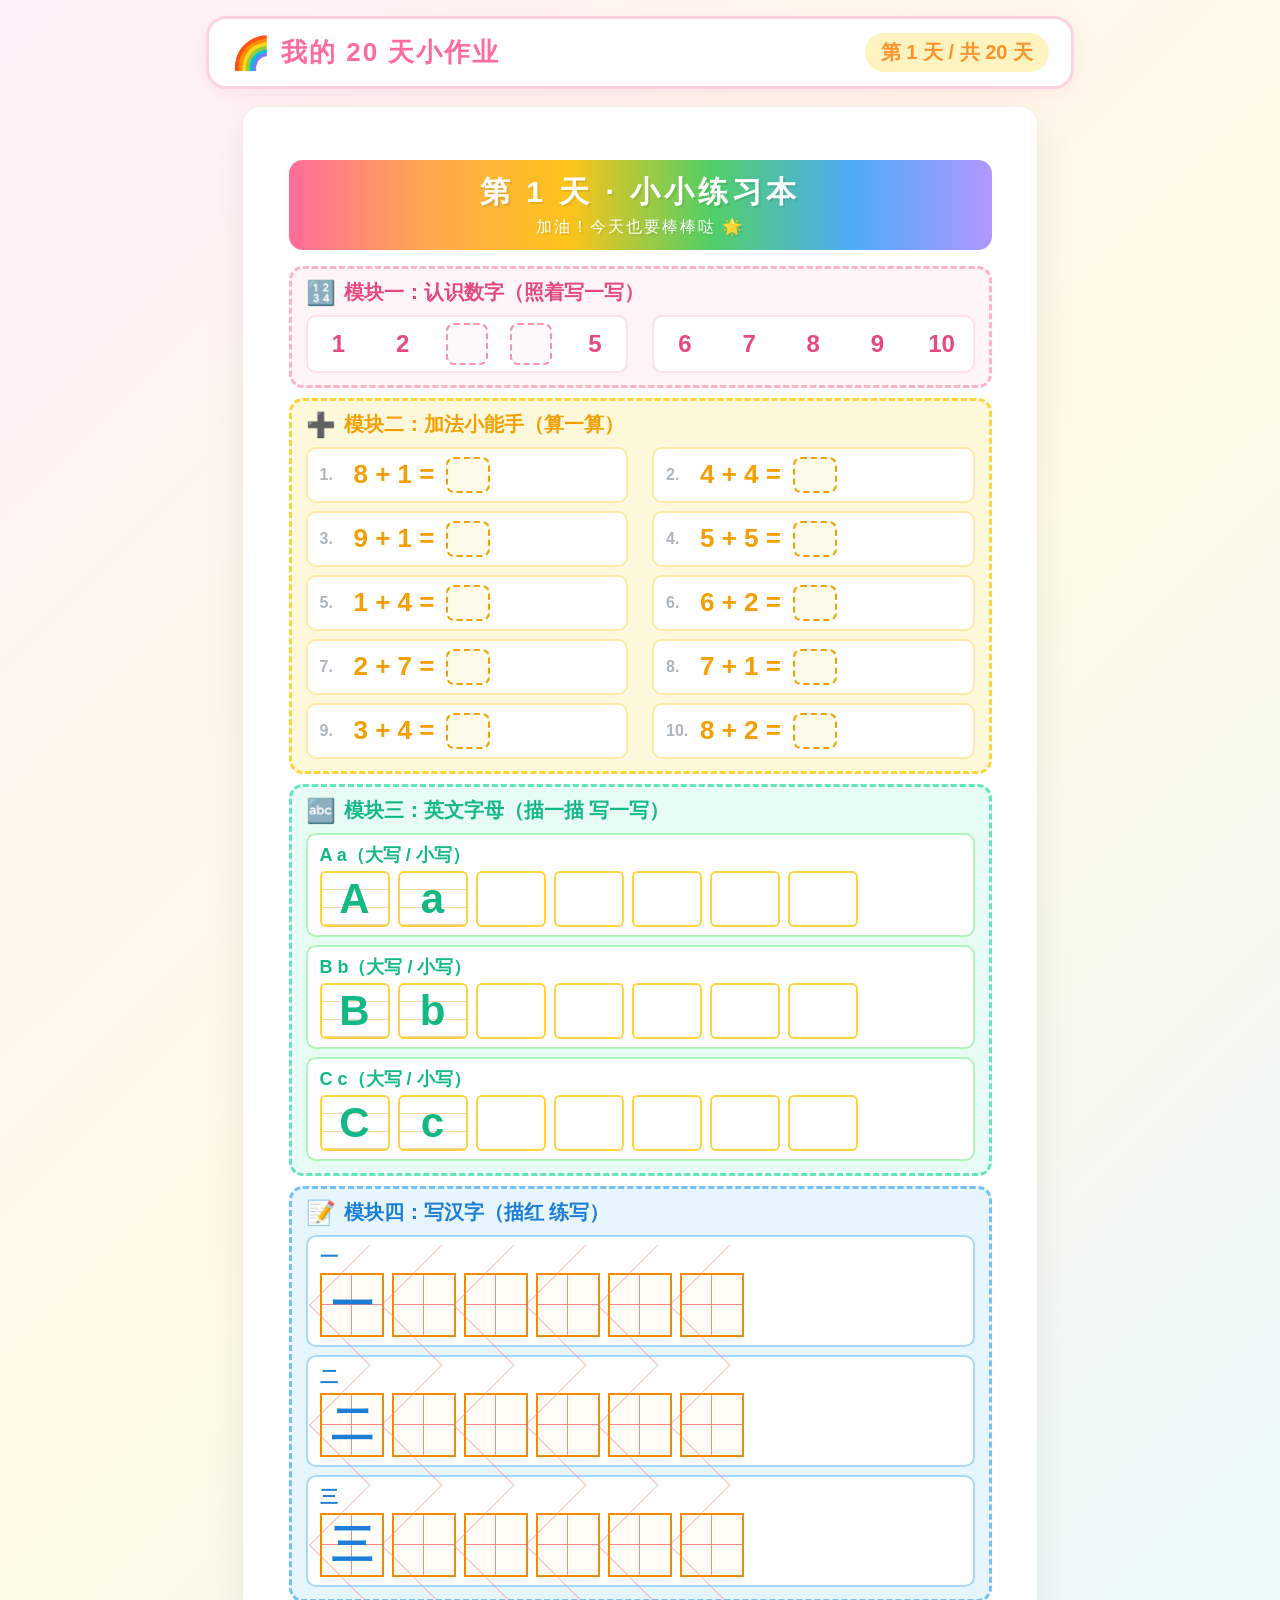
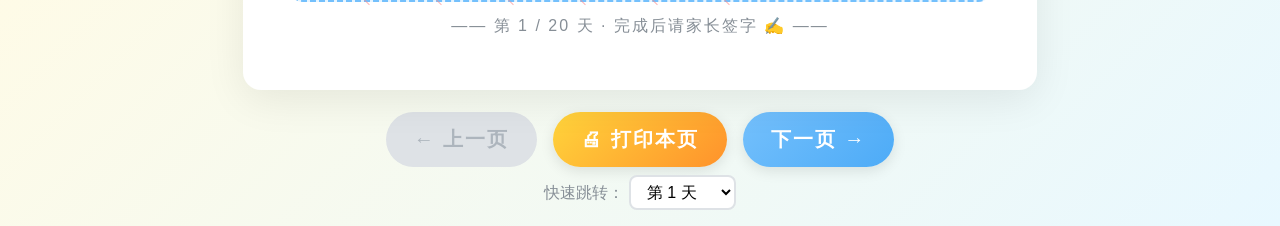
==== index.html @ a0ccabcd "feat: 幼儿园中班 20 天小作业册 - 4 大模块：数字 1-100、10 以内加法、英文字母、汉字书写 - 每天一页 A4，支持翻页与单页打印 - 儿童友好风格：鲜艳配色、大字号、圆角卡片、四" ====
<!DOCTYPE html>
<html lang="zh-CN">
<head>
  <meta charset="UTF-8" />
  <meta name="viewport" content="width=device-width, initial-scale=1.0" />
  <title>我的 20 天小作业 · 幼儿园中班</title>
  <link rel="stylesheet" href="styles.css" />
</head>
<body>
  <div class="app">
    <header class="top-bar no-print">
      <div class="brand">
        <span class="brand-emoji">🌈</span>
        <span class="brand-title">我的 20 天小作业</span>
      </div>
      <div class="page-indicator">
        第 <span id="currentDay">1</span> 天 / 共 20 天
      </div>
    </header>

    <main id="pages" class="pages"></main>

    <nav class="bottom-nav no-print">
      <button id="prevBtn" class="nav-btn prev">← 上一页</button>
      <button id="printBtn" class="nav-btn print">🖨 打印本页</button>
      <button id="nextBtn" class="nav-btn next">下一页 →</button>
    </nav>

    <div class="day-jump no-print">
      <label for="daySelect">快速跳转：</label>
      <select id="daySelect"></select>
    </div>
  </div>

  <script src="script.js"></script>
</body>
</html>
---- styles.css ----
/* ===== 全局基础 ===== */
* {
  box-sizing: border-box;
  margin: 0;
  padding: 0;
}

html, body {
  font-family: "Comic Sans MS", "Noto Sans SC", "PingFang SC",
    "Microsoft YaHei", "Hiragino Sans GB", sans-serif;
  background: linear-gradient(135deg, #fff1f8 0%, #fffbe6 50%, #e8f8ff 100%);
  color: #333;
  min-height: 100vh;
  -webkit-print-color-adjust: exact;
  print-color-adjust: exact;
}

.app {
  max-width: 900px;
  margin: 0 auto;
  padding: 16px;
}

/* ===== 顶部标题栏 ===== */
.top-bar {
  display: flex;
  align-items: center;
  justify-content: space-between;
  background: #fff;
  padding: 14px 22px;
  border-radius: 20px;
  box-shadow: 0 6px 20px rgba(255, 150, 180, 0.15);
  margin-bottom: 18px;
  border: 3px solid #ffd3e2;
}

.brand {
  display: flex;
  align-items: center;
  gap: 10px;
}

.brand-emoji {
  font-size: 32px;
}

.brand-title {
  font-size: 26px;
  font-weight: bold;
  color: #ff6b9a;
  letter-spacing: 2px;
}

.page-indicator {
  font-size: 20px;
  color: #ff922b;
  background: #fff3bf;
  padding: 6px 16px;
  border-radius: 999px;
  font-weight: bold;
}

/* ===== A4 页面卡片 ===== */
.page {
  display: none;
  width: 210mm;
  min-height: 297mm;
  margin: 0 auto;
  padding: 14mm 12mm;
  background: #fff;
  border-radius: 18px;
  box-shadow: 0 10px 40px rgba(0, 0, 0, 0.08);
  position: relative;
}

.page.active {
  display: block;
}

.page-header {
  text-align: center;
  font-size: 30px;
  font-weight: bold;
  color: #fff;
  background: linear-gradient(90deg, #ff6b9a, #ffa94d, #fcc419, #51cf66, #4dabf7, #b197fc);
  padding: 12px 0;
  border-radius: 14px;
  letter-spacing: 4px;
  margin-bottom: 16px;
  text-shadow: 2px 2px 0 rgba(0, 0, 0, 0.08);
}

.page-header .sub {
  display: block;
  font-size: 16px;
  margin-top: 4px;
  letter-spacing: 2px;
  font-weight: normal;
}

/* ===== 模块通用卡片 ===== */
.module {
  border-radius: 14px;
  padding: 10px 14px 12px;
  margin-bottom: 10px;
  border: 3px dashed;
}

.module-title {
  display: flex;
  align-items: center;
  gap: 8px;
  font-size: 20px;
  font-weight: bold;
  margin-bottom: 8px;
}

.module-title .emoji {
  font-size: 24px;
}

/* 模块配色 */
.module-numbers {
  background: #fff5f7;
  border-color: #ffb3c6;
}
.module-numbers .module-title { color: #e64980; }

.module-math {
  background: #fff9db;
  border-color: #ffd43b;
}
.module-math .module-title { color: #f59f00; }

.module-letters {
  background: #e6fcf5;
  border-color: #63e6be;
}
.module-letters .module-title { color: #12b886; }

.module-chars {
  background: #e7f5ff;
  border-color: #74c0fc;
}
.module-chars .module-title { color: #1c7ed6; }

/* ===== 模块一：数字 ===== */
.numbers-grid {
  display: grid;
  grid-template-columns: 1fr 1fr;
  gap: 6px 24px;
}

.num-row {
  display: flex;
  align-items: center;
  justify-content: space-between;
  background: #fff;
  border-radius: 10px;
  padding: 6px 10px;
  border: 2px solid #ffe0ec;
}

.num-cell {
  width: 42px;
  height: 42px;
  display: inline-flex;
  align-items: center;
  justify-content: center;
  font-size: 24px;
  font-weight: bold;
  color: #e64980;
}

.num-cell.blank {
  border: 2px dashed #ff8fab;
  border-radius: 8px;
  color: transparent;
  background: #fff9fb;
}

/* ===== 模块二：加法 ===== */
.math-grid {
  display: grid;
  grid-template-columns: 1fr 1fr;
  gap: 8px 24px;
}

.math-item {
  display: flex;
  align-items: center;
  gap: 8px;
  background: #fff;
  border-radius: 10px;
  padding: 8px 12px;
  border: 2px solid #ffe8a8;
  font-size: 26px;
  font-weight: bold;
  color: #f59f00;
}

.math-item .idx {
  font-size: 16px;
  color: #adb5bd;
  min-width: 26px;
}

.math-blank {
  display: inline-block;
  min-width: 44px;
  height: 36px;
  border: 2px dashed #f59f00;
  border-radius: 8px;
  background: #fffbea;
  margin-left: 4px;
}

/* ===== 模块三：英文字母（四线三格） ===== */
.letters-list {
  display: flex;
  flex-direction: column;
  gap: 8px;
}

.letter-row {
  background: #fff;
  border-radius: 10px;
  padding: 8px 12px;
  border: 2px solid #b2f2bb;
}

.letter-label {
  font-size: 18px;
  color: #12b886;
  margin-bottom: 4px;
  font-weight: bold;
}

.four-line-row {
  display: flex;
  gap: 8px;
  flex-wrap: wrap;
}

.four-line {
  width: 70px;
  height: 56px;
  position: relative;
  background:
    linear-gradient(#fff, #fff) padding-box,
    repeating-linear-gradient(
      to bottom,
      transparent 0,
      transparent calc(33.33% - 1px),
      #ffd6a5 calc(33.33% - 1px),
      #ffd6a5 33.33%
    );
  border: 2px solid #ffd43b;
  border-radius: 6px;
  display: inline-flex;
  align-items: center;
  justify-content: center;
  font-family: "Comic Sans MS", "Arial", sans-serif;
  font-size: 42px;
  font-weight: bold;
  line-height: 1;
}

.four-line.demo {
  color: #12b886;
  background:
    repeating-linear-gradient(
      to bottom,
      transparent 0,
      transparent calc(33.33% - 1px),
      #ffd6a5 calc(33.33% - 1px),
      #ffd6a5 33.33%
    );
}

.four-line.blank {
  color: #cdd7e1;
}

/* ===== 模块四：汉字（米字格） ===== */
.chars-list {
  display: flex;
  flex-direction: column;
  gap: 8px;
}

.char-row {
  background: #fff;
  border-radius: 10px;
  padding: 8px 12px;
  border: 2px solid #a5d8ff;
}

.char-label {
  font-size: 18px;
  color: #1c7ed6;
  margin-bottom: 4px;
  font-weight: bold;
}

.mi-cells {
  display: flex;
  gap: 8px;
  flex-wrap: wrap;
}

.mi-cell {
  width: 64px;
  height: 64px;
  border: 2px solid #f08c00;
  background-color: #fffdf5;
  background-image:
    linear-gradient(#ff8787, #ff8787),
    linear-gradient(#ff8787, #ff8787),
    linear-gradient(#ff8787, #ff8787),
    linear-gradient(#ff8787, #ff8787);
  background-size:
    100% 1px,
    1px 100%,
    141.4% 1px,
    141.4% 1px;
  background-position:
    0 50%,
    50% 0,
    50% 50%,
    50% 50%;
  background-repeat: no-repeat;
  position: relative;
  display: inline-flex;
  align-items: center;
  justify-content: center;
  font-size: 42px;
  font-weight: bold;
  line-height: 1;
  font-family: "KaiTi", "STKaiti", "楷体", "Microsoft YaHei", sans-serif;
}

.mi-cell::before,
.mi-cell::after {
  content: "";
  position: absolute;
  left: 50%;
  top: 50%;
  width: 141%;
  height: 1px;
  background: #ff8787;
  opacity: 0.6;
  transform-origin: 0 0;
}

.mi-cell::before { transform: translate(-50%, -50%) rotate(45deg); }
.mi-cell::after  { transform: translate(-50%, -50%) rotate(-45deg); }

.mi-cell.demo { color: #1c7ed6; }
.mi-cell.blank { color: transparent; }

/* ===== 底部导航 ===== */
.bottom-nav {
  display: flex;
  justify-content: center;
  gap: 16px;
  margin: 22px 0 8px;
}

.nav-btn {
  font-family: inherit;
  font-size: 20px;
  font-weight: bold;
  padding: 14px 28px;
  border-radius: 999px;
  border: none;
  cursor: pointer;
  box-shadow: 0 4px 14px rgba(0, 0, 0, 0.1);
  transition: transform 0.15s ease, box-shadow 0.15s ease;
  color: #fff;
  letter-spacing: 2px;
}

.nav-btn:hover {
  transform: translateY(-2px);
  box-shadow: 0 8px 20px rgba(0, 0, 0, 0.15);
}

.nav-btn:active {
  transform: translateY(0);
}

.nav-btn.prev { background: linear-gradient(135deg, #ffa8c5, #ff6b9a); }
.nav-btn.next { background: linear-gradient(135deg, #74c0fc, #4dabf7); }
.nav-btn.print { background: linear-gradient(135deg, #ffd43b, #ff922b); color: #fff; }

.nav-btn:disabled {
  background: #dee2e6 !important;
  color: #adb5bd;
  cursor: not-allowed;
  box-shadow: none;
  transform: none;
}

/* ===== 快速跳转 ===== */
.day-jump {
  text-align: center;
  margin-top: 6px;
  font-size: 16px;
  color: #868e96;
}

.day-jump select {
  font-family: inherit;
  font-size: 16px;
  padding: 6px 12px;
  border-radius: 8px;
  border: 2px solid #dee2e6;
  background: #fff;
  cursor: pointer;
}

/* ===== 页脚装饰 ===== */
.page-footer {
  margin-top: 14px;
  text-align: center;
  font-size: 16px;
  color: #868e96;
  letter-spacing: 2px;
}

/* ===== 打印样式 ===== */
@media print {
  @page {
    size: A4 portrait;
    margin: 0;
  }

  html, body {
    background: #fff !important;
    width: 210mm;
  }

  .app {
    padding: 0;
    max-width: none;
  }

  .no-print {
    display: none !important;
  }

  .page {
    display: none;
    box-shadow: none;
    border-radius: 0;
    margin: 0;
    width: 210mm;
    min-height: 297mm;
    padding: 10mm 10mm;
    page-break-after: always;
  }

  .page.active {
    display: block;
  }
}
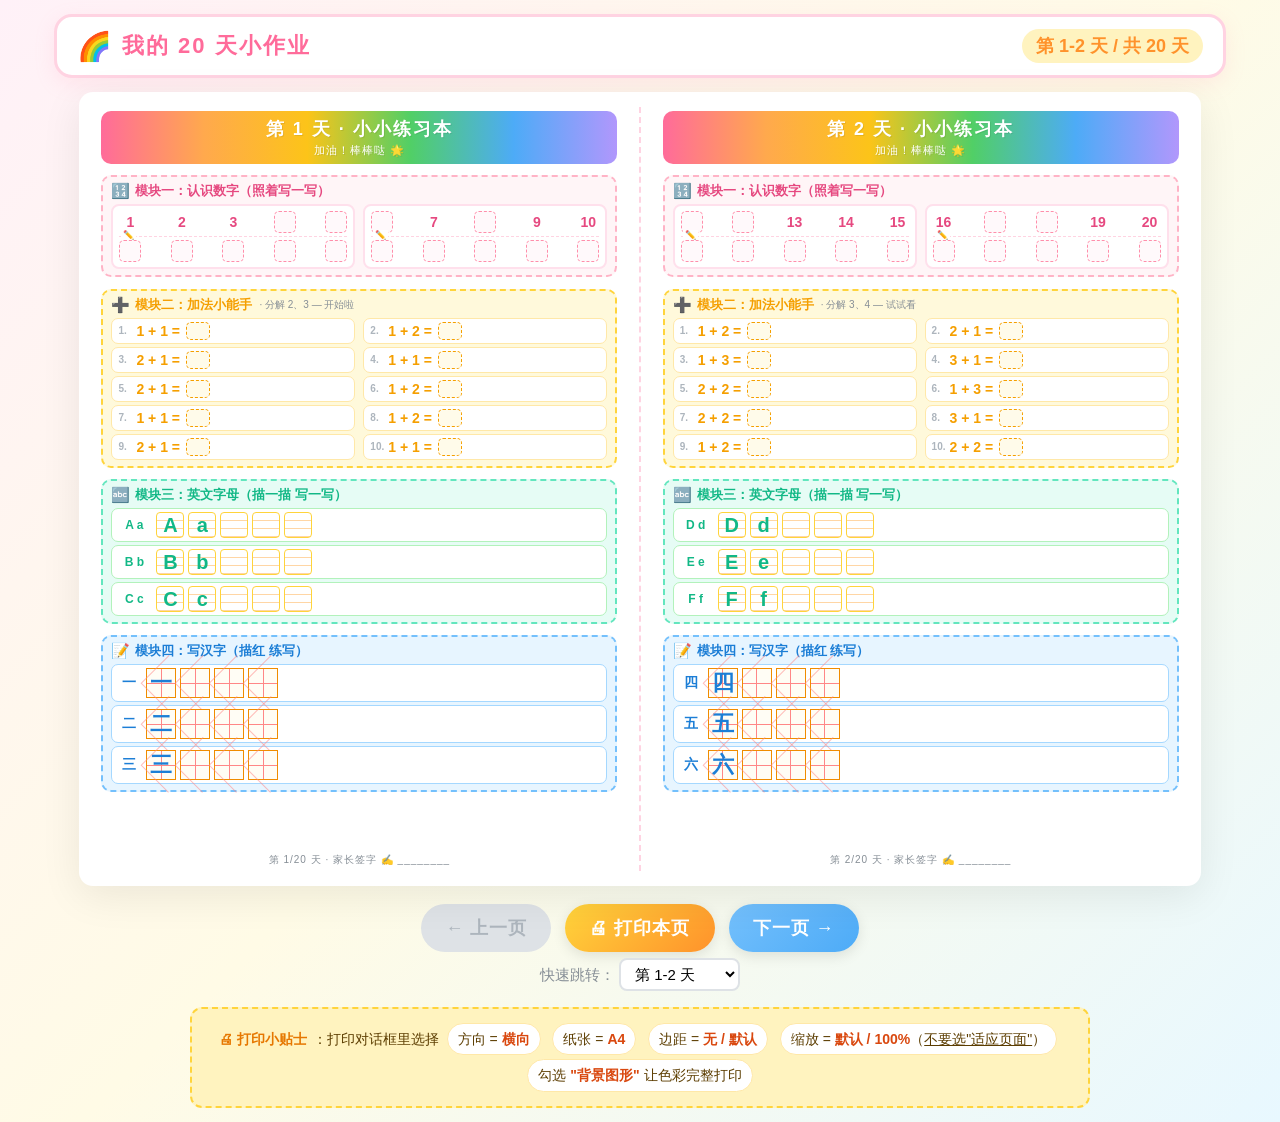
==== commit fb6812af: "fix(print): 加固 A4 横向打印 CSS，精准一张纸打印两天 - @page 显式写 297mm × 210mm、margin 0，避免浏览器加默认边距 - .spread.active " ====
--- a/index.html
+++ b/index.html
@@ -30,6 +30,15 @@
       <label for="daySelect">快速跳转：</label>
       <select id="daySelect"></select>
     </div>
+
+    <div class="print-tips no-print">
+      <strong>🖨 打印小贴士</strong>：打印对话框里选择
+      <span class="tip-item">方向 = <b>横向</b></span>
+      <span class="tip-item">纸张 = <b>A4</b></span>
+      <span class="tip-item">边距 = <b>无 / 默认</b></span>
+      <span class="tip-item">缩放 = <b>默认 / 100%</b>（<u>不要选"适应页面"</u>）</span>
+      <span class="tip-item">勾选 <b>"背景图形"</b> 让色彩完整打印</span>
+    </div>
   </div>
 
   <script src="script.js"></script>
--- a/styles.css
+++ b/styles.css
@@ -16,9 +16,9 @@
 }
 
 .app {
-  max-width: 900px;
+  max-width: 1200px;
   margin: 0 auto;
-  padding: 16px;
+  padding: 14px;
 }
 
 /* ===== 顶部标题栏 ===== */
@@ -27,10 +27,10 @@
   align-items: center;
   justify-content: space-between;
   background: #fff;
-  padding: 14px 22px;
-  border-radius: 20px;
+  padding: 12px 20px;
+  border-radius: 18px;
   box-shadow: 0 6px 20px rgba(255, 150, 180, 0.15);
-  margin-bottom: 18px;
+  margin-bottom: 14px;
   border: 3px solid #ffd3e2;
 }
 
@@ -41,140 +41,179 @@
 }
 
 .brand-emoji {
-  font-size: 32px;
+  font-size: 28px;
 }
 
 .brand-title {
-  font-size: 26px;
+  font-size: 22px;
   font-weight: bold;
   color: #ff6b9a;
   letter-spacing: 2px;
 }
 
 .page-indicator {
-  font-size: 20px;
+  font-size: 18px;
   color: #ff922b;
   background: #fff3bf;
-  padding: 6px 16px;
+  padding: 5px 14px;
   border-radius: 999px;
   font-weight: bold;
 }
 
-/* ===== A4 页面卡片 ===== */
+/* ===== A4 横向对开页（两天并排） ===== */
+.spread {
+  display: none;
+  width: 297mm;
+  height: 210mm;
+  margin: 0 auto 16px;
+  background: #fff;
+  border-radius: 14px;
+  box-shadow: 0 10px 40px rgba(0, 0, 0, 0.08);
+  overflow: hidden;
+  position: relative;
+}
+
+.spread.active {
+  display: flex;
+}
+
+.spread::before {
+  content: "";
+  position: absolute;
+  left: 50%;
+  top: 4mm;
+  bottom: 4mm;
+  width: 0;
+  border-left: 2px dashed #ffd3e2;
+  transform: translateX(-50%);
+  pointer-events: none;
+}
+
+/* 单页（每一天占半张 A4 横向） */
 .page {
-  display: none;
-  width: 210mm;
-  min-height: 297mm;
-  margin: 0 auto;
-  padding: 14mm 12mm;
-  background: #fff;
-  border-radius: 18px;
-  box-shadow: 0 10px 40px rgba(0, 0, 0, 0.08);
-  position: relative;
-}
-
-.page.active {
-  display: block;
+  width: 50%;
+  height: 100%;
+  padding: 5mm 6mm;
+  display: flex;
+  flex-direction: column;
+  gap: 3mm;
+  overflow: hidden;
 }
 
 .page-header {
   text-align: center;
-  font-size: 30px;
+  font-size: 18px;
   font-weight: bold;
   color: #fff;
   background: linear-gradient(90deg, #ff6b9a, #ffa94d, #fcc419, #51cf66, #4dabf7, #b197fc);
-  padding: 12px 0;
-  border-radius: 14px;
-  letter-spacing: 4px;
-  margin-bottom: 16px;
-  text-shadow: 2px 2px 0 rgba(0, 0, 0, 0.08);
+  padding: 6px 0;
+  border-radius: 10px;
+  letter-spacing: 2px;
+  text-shadow: 1px 1px 0 rgba(0, 0, 0, 0.08);
+  flex-shrink: 0;
 }
 
 .page-header .sub {
   display: block;
-  font-size: 16px;
-  margin-top: 4px;
-  letter-spacing: 2px;
+  font-size: 11px;
+  margin-top: 2px;
+  letter-spacing: 1px;
   font-weight: normal;
 }
 
 /* ===== 模块通用卡片 ===== */
 .module {
-  border-radius: 14px;
-  padding: 10px 14px 12px;
-  margin-bottom: 10px;
-  border: 3px dashed;
+  border-radius: 10px;
+  padding: 5px 8px 6px;
+  border: 2px dashed;
+  flex-shrink: 0;
 }
 
 .module-title {
   display: flex;
   align-items: center;
-  gap: 8px;
-  font-size: 20px;
-  font-weight: bold;
-  margin-bottom: 8px;
+  gap: 5px;
+  font-size: 13px;
+  font-weight: bold;
+  margin-bottom: 4px;
 }
 
 .module-title .emoji {
-  font-size: 24px;
+  font-size: 15px;
+}
+
+.module-title .module-theme {
+  font-size: 10px;
+  font-weight: normal;
+  color: #868e96;
+  margin-left: 2px;
 }
 
 /* 模块配色 */
-.module-numbers {
-  background: #fff5f7;
-  border-color: #ffb3c6;
-}
+.module-numbers { background: #fff5f7; border-color: #ffb3c6; }
 .module-numbers .module-title { color: #e64980; }
 
-.module-math {
-  background: #fff9db;
-  border-color: #ffd43b;
-}
+.module-math { background: #fff9db; border-color: #ffd43b; }
 .module-math .module-title { color: #f59f00; }
 
-.module-letters {
-  background: #e6fcf5;
-  border-color: #63e6be;
-}
+.module-letters { background: #e6fcf5; border-color: #63e6be; }
 .module-letters .module-title { color: #12b886; }
 
-.module-chars {
-  background: #e7f5ff;
-  border-color: #74c0fc;
-}
+.module-chars { background: #e7f5ff; border-color: #74c0fc; }
 .module-chars .module-title { color: #1c7ed6; }
 
 /* ===== 模块一：数字 ===== */
 .numbers-grid {
   display: grid;
   grid-template-columns: 1fr 1fr;
-  gap: 6px 24px;
+  gap: 4px 8px;
+}
+
+.num-group {
+  background: #fff;
+  border-radius: 8px;
+  padding: 3px 6px;
+  border: 2px solid #ffe0ec;
 }
 
 .num-row {
   display: flex;
   align-items: center;
   justify-content: space-between;
-  background: #fff;
-  border-radius: 10px;
-  padding: 6px 10px;
-  border: 2px solid #ffe0ec;
+  padding: 2px 0;
+}
+
+.num-row.practice {
+  border-top: 1px dashed #ffd3e2;
+  margin-top: 1px;
+  padding-top: 3px;
+  position: relative;
+}
+
+.num-row.practice::before {
+  content: "✏️";
+  position: absolute;
+  top: -7px;
+  left: 2px;
+  background: #fff;
+  font-size: 9px;
+  padding: 0 2px;
 }
 
 .num-cell {
-  width: 42px;
-  height: 42px;
+  width: 22px;
+  height: 22px;
   display: inline-flex;
   align-items: center;
   justify-content: center;
-  font-size: 24px;
+  font-size: 14px;
   font-weight: bold;
   color: #e64980;
 }
 
 .num-cell.blank {
-  border: 2px dashed #ff8fab;
-  border-radius: 8px;
+  border: 1.5px dashed #ff8fab;
+  border-radius: 5px;
   color: transparent;
   background: #fff9fb;
 }
@@ -183,91 +222,73 @@
 .math-grid {
   display: grid;
   grid-template-columns: 1fr 1fr;
-  gap: 8px 24px;
+  gap: 3px 8px;
 }
 
 .math-item {
   display: flex;
   align-items: center;
-  gap: 8px;
-  background: #fff;
-  border-radius: 10px;
-  padding: 8px 12px;
-  border: 2px solid #ffe8a8;
-  font-size: 26px;
+  gap: 4px;
+  background: #fff;
+  border-radius: 7px;
+  padding: 3px 6px;
+  border: 1.5px solid #ffe8a8;
+  font-size: 14px;
   font-weight: bold;
   color: #f59f00;
 }
 
 .math-item .idx {
-  font-size: 16px;
+  font-size: 10px;
   color: #adb5bd;
-  min-width: 26px;
+  min-width: 14px;
 }
 
 .math-blank {
   display: inline-block;
-  min-width: 44px;
-  height: 36px;
-  border: 2px dashed #f59f00;
-  border-radius: 8px;
+  min-width: 24px;
+  height: 18px;
+  border: 1.5px dashed #f59f00;
+  border-radius: 5px;
   background: #fffbea;
-  margin-left: 4px;
+  margin-left: 2px;
 }
 
 /* ===== 模块三：英文字母（四线三格） ===== */
 .letters-list {
   display: flex;
   flex-direction: column;
-  gap: 8px;
+  gap: 3px;
 }
 
 .letter-row {
   background: #fff;
-  border-radius: 10px;
-  padding: 8px 12px;
-  border: 2px solid #b2f2bb;
+  border-radius: 7px;
+  padding: 3px 6px;
+  border: 1.5px solid #b2f2bb;
+  display: flex;
+  align-items: center;
+  gap: 6px;
 }
 
 .letter-label {
-  font-size: 18px;
+  font-size: 12px;
   color: #12b886;
-  margin-bottom: 4px;
-  font-weight: bold;
+  font-weight: bold;
+  flex-shrink: 0;
+  min-width: 32px;
+  text-align: center;
 }
 
 .four-line-row {
   display: flex;
-  gap: 8px;
-  flex-wrap: wrap;
+  gap: 4px;
+  flex-wrap: nowrap;
 }
 
 .four-line {
-  width: 70px;
-  height: 56px;
-  position: relative;
-  background:
-    linear-gradient(#fff, #fff) padding-box,
-    repeating-linear-gradient(
-      to bottom,
-      transparent 0,
-      transparent calc(33.33% - 1px),
-      #ffd6a5 calc(33.33% - 1px),
-      #ffd6a5 33.33%
-    );
-  border: 2px solid #ffd43b;
-  border-radius: 6px;
-  display: inline-flex;
-  align-items: center;
-  justify-content: center;
-  font-family: "Comic Sans MS", "Arial", sans-serif;
-  font-size: 42px;
-  font-weight: bold;
-  line-height: 1;
-}
-
-.four-line.demo {
-  color: #12b886;
+  width: 28px;
+  height: 26px;
   background:
     repeating-linear-gradient(
       to bottom,
@@ -276,65 +297,69 @@
       #ffd6a5 calc(33.33% - 1px),
       #ffd6a5 33.33%
     );
-}
-
-.four-line.blank {
-  color: #cdd7e1;
-}
+  border: 1.5px solid #ffd43b;
+  border-radius: 4px;
+  display: inline-flex;
+  align-items: center;
+  justify-content: center;
+  font-family: "Comic Sans MS", "Arial", sans-serif;
+  font-size: 20px;
+  font-weight: bold;
+  line-height: 1;
+}
+
+.four-line.demo { color: #12b886; }
+.four-line.blank { color: #cdd7e1; }
 
 /* ===== 模块四：汉字（米字格） ===== */
 .chars-list {
   display: flex;
   flex-direction: column;
-  gap: 8px;
+  gap: 3px;
 }
 
 .char-row {
   background: #fff;
-  border-radius: 10px;
-  padding: 8px 12px;
-  border: 2px solid #a5d8ff;
+  border-radius: 7px;
+  padding: 3px 6px;
+  border: 1.5px solid #a5d8ff;
+  display: flex;
+  align-items: center;
+  gap: 6px;
 }
 
 .char-label {
-  font-size: 18px;
+  font-size: 14px;
   color: #1c7ed6;
-  margin-bottom: 4px;
-  font-weight: bold;
+  font-weight: bold;
+  flex-shrink: 0;
+  min-width: 22px;
+  text-align: center;
+  font-family: "KaiTi", "STKaiti", "楷体", sans-serif;
 }
 
 .mi-cells {
   display: flex;
-  gap: 8px;
-  flex-wrap: wrap;
+  gap: 4px;
+  flex-wrap: nowrap;
 }
 
 .mi-cell {
-  width: 64px;
-  height: 64px;
-  border: 2px solid #f08c00;
+  width: 30px;
+  height: 30px;
+  border: 1.5px solid #f08c00;
   background-color: #fffdf5;
   background-image:
     linear-gradient(#ff8787, #ff8787),
-    linear-gradient(#ff8787, #ff8787),
-    linear-gradient(#ff8787, #ff8787),
     linear-gradient(#ff8787, #ff8787);
-  background-size:
-    100% 1px,
-    1px 100%,
-    141.4% 1px,
-    141.4% 1px;
-  background-position:
-    0 50%,
-    50% 0,
-    50% 50%,
-    50% 50%;
+  background-size: 100% 1px, 1px 100%;
+  background-position: 0 50%, 50% 0;
   background-repeat: no-repeat;
   position: relative;
   display: inline-flex;
   align-items: center;
   justify-content: center;
-  font-size: 42px;
+  font-size: 22px;
   font-weight: bold;
   line-height: 1;
   font-family: "KaiTi", "STKaiti", "楷体", "Microsoft YaHei", sans-serif;
@@ -349,7 +374,7 @@
   width: 141%;
   height: 1px;
   background: #ff8787;
-  opacity: 0.6;
+  opacity: 0.55;
   transform-origin: 0 0;
 }
 
@@ -359,26 +384,37 @@
 .mi-cell.demo { color: #1c7ed6; }
 .mi-cell.blank { color: transparent; }
 
+/* ===== 页脚 ===== */
+.page-footer {
+  margin-top: auto;
+  text-align: center;
+  font-size: 10px;
+  color: #868e96;
+  letter-spacing: 1px;
+  padding-top: 3px;
+  flex-shrink: 0;
+}
+
 /* ===== 底部导航 ===== */
 .bottom-nav {
   display: flex;
   justify-content: center;
-  gap: 16px;
-  margin: 22px 0 8px;
+  gap: 14px;
+  margin: 18px 0 6px;
 }
 
 .nav-btn {
   font-family: inherit;
-  font-size: 20px;
-  font-weight: bold;
-  padding: 14px 28px;
+  font-size: 18px;
+  font-weight: bold;
+  padding: 12px 24px;
   border-radius: 999px;
   border: none;
   cursor: pointer;
   box-shadow: 0 4px 14px rgba(0, 0, 0, 0.1);
   transition: transform 0.15s ease, box-shadow 0.15s ease;
   color: #fff;
-  letter-spacing: 2px;
+  letter-spacing: 1px;
 }
 
 .nav-btn:hover {
@@ -406,62 +442,140 @@
 .day-jump {
   text-align: center;
   margin-top: 6px;
-  font-size: 16px;
+  font-size: 15px;
   color: #868e96;
 }
 
 .day-jump select {
   font-family: inherit;
-  font-size: 16px;
-  padding: 6px 12px;
+  font-size: 15px;
+  padding: 5px 10px;
   border-radius: 8px;
   border: 2px solid #dee2e6;
   background: #fff;
   cursor: pointer;
 }
 
-/* ===== 页脚装饰 ===== */
-.page-footer {
-  margin-top: 14px;
+/* ===== 打印贴士 ===== */
+.print-tips {
+  max-width: 900px;
+  margin: 16px auto 0;
+  padding: 12px 18px;
+  background: #fff3bf;
+  border: 2px dashed #ffd43b;
+  border-radius: 12px;
+  font-size: 14px;
+  color: #5c3d00;
+  line-height: 1.9;
   text-align: center;
-  font-size: 16px;
-  color: #868e96;
-  letter-spacing: 2px;
-}
-
-/* ===== 打印样式 ===== */
+}
+
+.print-tips strong {
+  color: #e67700;
+  margin-right: 6px;
+}
+
+.print-tips .tip-item {
+  display: inline-block;
+  background: #fff;
+  padding: 2px 10px;
+  border-radius: 999px;
+  margin: 2px 4px;
+  border: 1px solid #ffe8a8;
+}
+
+.print-tips .tip-item b {
+  color: #d9480f;
+}
+
+/* ===== 打印样式（精准锁定一张横向 A4） ===== */
 @media print {
   @page {
-    size: A4 portrait;
+    size: 297mm 210mm;
     margin: 0;
   }
 
+  * {
+    -webkit-print-color-adjust: exact !important;
+    print-color-adjust: exact !important;
+  }
+
   html, body {
+    margin: 0 !important;
+    padding: 0 !important;
+    width: 297mm !important;
+    height: 210mm !important;
     background: #fff !important;
-    width: 210mm;
+    overflow: hidden;
   }
 
   .app {
-    padding: 0;
-    max-width: none;
+    margin: 0 !important;
+    padding: 0 !important;
+    max-width: none !important;
+    width: 297mm;
+  }
+
+  .pages {
+    margin: 0 !important;
+    padding: 0 !important;
   }
 
   .no-print {
     display: none !important;
   }
 
+  .spread {
+    display: none !important;
+    margin: 0 !important;
+    border-radius: 0 !important;
+    box-shadow: none !important;
+    border: none !important;
+    page-break-after: always;
+    break-after: page;
+    page-break-inside: avoid;
+    break-inside: avoid;
+  }
+
+  .spread.active {
+    display: flex !important;
+    width: 297mm !important;
+    height: 210mm !important;
+    max-width: 297mm !important;
+    max-height: 210mm !important;
+    overflow: hidden !important;
+  }
+
   .page {
-    display: none;
-    box-shadow: none;
-    border-radius: 0;
-    margin: 0;
-    width: 210mm;
-    min-height: 297mm;
-    padding: 10mm 10mm;
-    page-break-after: always;
-  }
-
-  .page.active {
-    display: block;
-  }
-}
+    height: 210mm !important;
+    max-height: 210mm !important;
+    overflow: hidden !important;
+  }
+}
+
+/* ===== 窄屏适配：缩放 spread（仅屏幕，不影响打印） ===== */
+@media screen and (max-width: 1220px) {
+  .spread {
+    transform-origin: top left;
+    transform: scale(0.9);
+    margin-bottom: 8mm;
+  }
+}
+
+@media screen and (max-width: 1100px) {
+  .spread {
+    transform: scale(0.8);
+  }
+}
+
+@media screen and (max-width: 980px) {
+  .spread {
+    transform: scale(0.7);
+  }
+}
+
+@media screen and (max-width: 860px) {
+  .spread {
+    transform: scale(0.6);
+  }
+}
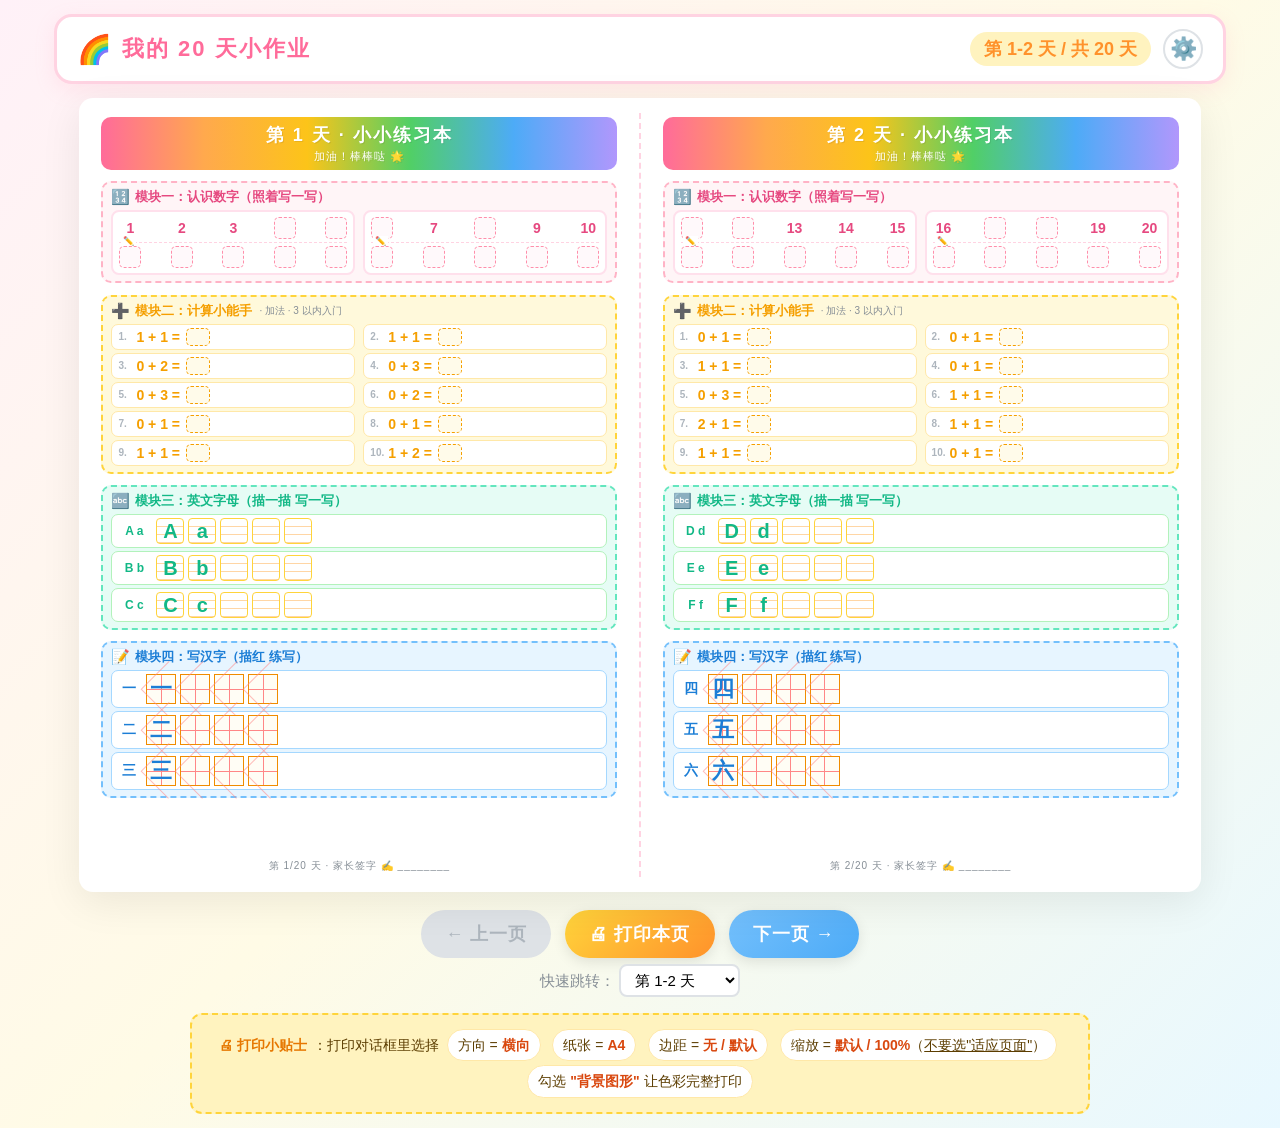
==== commit 8238ad65: "feat: 增加题目配置面板，支持自定义四个模块内容 - 模块一：可设置数字范围（如 1-50, 1-200 等） - 模块二：可选加法/减法，可选 5/10/20/50/100 以内 - 模块三：可" ====
--- a/index.html
+++ b/index.html
@@ -13,10 +13,89 @@
         <span class="brand-emoji">🌈</span>
         <span class="brand-title">我的 20 天小作业</span>
       </div>
-      <div class="page-indicator">
-        第 <span id="currentDay">1</span> 天 / 共 20 天
+      <div class="top-bar-right">
+        <div class="page-indicator">
+          第 <span id="currentDay">1</span> 天 / 共 20 天
+        </div>
+        <button id="settingsBtn" class="settings-btn" title="题目配置">⚙️</button>
       </div>
     </header>
+
+    <!-- 配置面板 -->
+    <div id="configPanel" class="config-panel no-print" style="display:none">
+      <div class="config-overlay" id="configOverlay"></div>
+      <div class="config-card">
+        <div class="config-header">
+          <span>⚙️ 题目配置</span>
+          <button id="configClose" class="config-close">&times;</button>
+        </div>
+        <div class="config-body">
+
+          <fieldset class="config-group cg-numbers">
+            <legend>🔢 模块一：数字书写</legend>
+            <div class="config-row">
+              <label>数字范围</label>
+              <div class="config-input-row">
+                <input type="number" id="cfgNumMin" min="1" max="999" value="1" class="cfg-num" /> —
+                <input type="number" id="cfgNumMax" min="1" max="999" value="100" class="cfg-num" />
+              </div>
+            </div>
+            <p class="config-hint">每天 10 个，按顺序循环</p>
+          </fieldset>
+
+          <fieldset class="config-group cg-math">
+            <legend>➕ 模块二：计算练习</legend>
+            <div class="config-row">
+              <label>运算范围</label>
+              <div class="config-input-row">
+                <select id="cfgMathMax" class="cfg-select">
+                  <option value="5">5 以内</option>
+                  <option value="10" selected>10 以内</option>
+                  <option value="20">20 以内</option>
+                  <option value="50">50 以内</option>
+                  <option value="100">100 以内</option>
+                </select>
+              </div>
+            </div>
+            <div class="config-row">
+              <label>运算类型</label>
+              <div class="config-input-row">
+                <label class="cfg-check"><input type="checkbox" id="cfgMathAdd" checked /> 加法</label>
+                <label class="cfg-check"><input type="checkbox" id="cfgMathSub" /> 减法</label>
+              </div>
+            </div>
+            <p class="config-hint">每天 10 道，按分解思路渐进</p>
+          </fieldset>
+
+          <fieldset class="config-group cg-letters">
+            <legend>🔤 模块三：英文字母</legend>
+            <div class="config-row">
+              <label>字母范围</label>
+              <div class="config-input-row">
+                <select id="cfgLetterStart" class="cfg-select cfg-letter"></select>
+                —
+                <select id="cfgLetterEnd" class="cfg-select cfg-letter"></select>
+              </div>
+            </div>
+            <p class="config-hint">每天 3 个，大小写，循环书写</p>
+          </fieldset>
+
+          <fieldset class="config-group cg-chars">
+            <legend>📝 模块四：汉字书写</legend>
+            <div class="config-row">
+              <label>自定义汉字（最多 60 个，用空格或逗号分隔）</label>
+              <textarea id="cfgCharsInput" class="cfg-textarea" rows="3" placeholder="示例：一 二 三 四 五 六 七 八 九 十"></textarea>
+            </div>
+            <p class="config-hint">每天 3 个；留空则使用默认字库</p>
+          </fieldset>
+
+        </div>
+        <div class="config-footer">
+          <button id="cfgReset" class="cfg-btn cfg-btn-reset">恢复默认</button>
+          <button id="cfgApply" class="cfg-btn cfg-btn-apply">✅ 应用并重新生成</button>
+        </div>
+      </div>
+    </div>
 
     <main id="pages" class="pages"></main>
 
--- a/styles.css
+++ b/styles.css
@@ -456,6 +456,276 @@
   cursor: pointer;
 }
 
+/* ===== 顶部栏右侧 ===== */
+.top-bar-right {
+  display: flex;
+  align-items: center;
+  gap: 12px;
+}
+
+.settings-btn {
+  font-size: 22px;
+  background: none;
+  border: 2px solid #dee2e6;
+  border-radius: 50%;
+  width: 40px;
+  height: 40px;
+  cursor: pointer;
+  transition: all 0.2s;
+  display: flex;
+  align-items: center;
+  justify-content: center;
+}
+
+.settings-btn:hover {
+  background: #fff3bf;
+  border-color: #ffd43b;
+  transform: rotate(45deg);
+}
+
+/* ===== 配置面板 ===== */
+.config-panel {
+  position: fixed;
+  inset: 0;
+  z-index: 9999;
+  display: flex;
+  align-items: center;
+  justify-content: center;
+}
+
+.config-overlay {
+  position: absolute;
+  inset: 0;
+  background: rgba(0, 0, 0, 0.35);
+  backdrop-filter: blur(4px);
+}
+
+.config-card {
+  position: relative;
+  z-index: 1;
+  width: 540px;
+  max-width: 95vw;
+  max-height: 90vh;
+  background: #fff;
+  border-radius: 20px;
+  box-shadow: 0 20px 60px rgba(0, 0, 0, 0.2);
+  display: flex;
+  flex-direction: column;
+  overflow: hidden;
+  animation: configSlideIn 0.3s ease;
+}
+
+@keyframes configSlideIn {
+  from { transform: translateY(30px); opacity: 0; }
+  to   { transform: translateY(0);    opacity: 1; }
+}
+
+.config-header {
+  display: flex;
+  align-items: center;
+  justify-content: space-between;
+  padding: 16px 22px;
+  background: linear-gradient(90deg, #ff6b9a, #ffa94d, #fcc419, #51cf66, #4dabf7);
+  color: #fff;
+  font-size: 20px;
+  font-weight: bold;
+  letter-spacing: 1px;
+}
+
+.config-close {
+  background: rgba(255,255,255,0.3);
+  border: none;
+  color: #fff;
+  font-size: 22px;
+  width: 34px;
+  height: 34px;
+  border-radius: 50%;
+  cursor: pointer;
+  display: flex;
+  align-items: center;
+  justify-content: center;
+  transition: background 0.2s;
+}
+
+.config-close:hover {
+  background: rgba(255,255,255,0.5);
+}
+
+.config-body {
+  padding: 18px 22px;
+  overflow-y: auto;
+  flex: 1;
+  display: flex;
+  flex-direction: column;
+  gap: 14px;
+}
+
+.config-group {
+  border: 2px solid;
+  border-radius: 14px;
+  padding: 12px 16px 10px;
+  margin: 0;
+}
+
+.config-group legend {
+  font-size: 15px;
+  font-weight: bold;
+  padding: 0 8px;
+}
+
+.cg-numbers { border-color: #ffb3c6; background: #fff8fa; }
+.cg-numbers legend { color: #e64980; }
+
+.cg-math { border-color: #ffd43b; background: #fffdf0; }
+.cg-math legend { color: #f59f00; }
+
+.cg-letters { border-color: #63e6be; background: #f0fdf8; }
+.cg-letters legend { color: #12b886; }
+
+.cg-chars { border-color: #74c0fc; background: #f0f8ff; }
+.cg-chars legend { color: #1c7ed6; }
+
+.config-row {
+  margin-top: 8px;
+}
+
+.config-row > label {
+  display: block;
+  font-size: 13px;
+  color: #495057;
+  margin-bottom: 4px;
+  font-weight: 600;
+}
+
+.config-input-row {
+  display: flex;
+  align-items: center;
+  gap: 8px;
+  flex-wrap: wrap;
+}
+
+.cfg-num {
+  width: 80px;
+  padding: 6px 10px;
+  font-size: 15px;
+  border: 2px solid #dee2e6;
+  border-radius: 8px;
+  text-align: center;
+  font-family: inherit;
+}
+
+.cfg-num:focus {
+  border-color: #4dabf7;
+  outline: none;
+  box-shadow: 0 0 0 3px rgba(77, 171, 247, 0.15);
+}
+
+.cfg-select {
+  padding: 6px 12px;
+  font-size: 14px;
+  border: 2px solid #dee2e6;
+  border-radius: 8px;
+  background: #fff;
+  cursor: pointer;
+  font-family: inherit;
+}
+
+.cfg-select:focus {
+  border-color: #4dabf7;
+  outline: none;
+}
+
+.cfg-select.cfg-letter {
+  width: 70px;
+  text-align: center;
+  font-size: 16px;
+  font-weight: bold;
+}
+
+.cfg-check {
+  display: inline-flex;
+  align-items: center;
+  gap: 4px;
+  font-size: 14px;
+  cursor: pointer;
+  padding: 4px 10px;
+  border: 1.5px solid #dee2e6;
+  border-radius: 8px;
+  transition: all 0.15s;
+}
+
+.cfg-check:has(input:checked) {
+  background: #fff3bf;
+  border-color: #ffd43b;
+}
+
+.cfg-check input { cursor: pointer; }
+
+.cfg-textarea {
+  width: 100%;
+  padding: 8px 12px;
+  font-size: 15px;
+  border: 2px solid #dee2e6;
+  border-radius: 10px;
+  font-family: "KaiTi", "STKaiti", "楷体", "Microsoft YaHei", sans-serif;
+  resize: vertical;
+  line-height: 1.6;
+}
+
+.cfg-textarea:focus {
+  border-color: #4dabf7;
+  outline: none;
+  box-shadow: 0 0 0 3px rgba(77, 171, 247, 0.15);
+}
+
+.config-hint {
+  font-size: 12px;
+  color: #868e96;
+  margin-top: 4px;
+}
+
+.config-footer {
+  display: flex;
+  justify-content: flex-end;
+  gap: 12px;
+  padding: 14px 22px;
+  border-top: 1px solid #f1f3f5;
+  background: #f8f9fa;
+}
+
+.cfg-btn {
+  padding: 10px 22px;
+  font-size: 15px;
+  font-weight: bold;
+  border-radius: 10px;
+  border: none;
+  cursor: pointer;
+  font-family: inherit;
+  transition: all 0.2s;
+}
+
+.cfg-btn-reset {
+  background: #fff;
+  color: #868e96;
+  border: 2px solid #dee2e6;
+}
+
+.cfg-btn-reset:hover {
+  background: #f8f9fa;
+  border-color: #adb5bd;
+}
+
+.cfg-btn-apply {
+  background: linear-gradient(135deg, #51cf66, #40c057);
+  color: #fff;
+  box-shadow: 0 4px 12px rgba(64, 192, 87, 0.3);
+}
+
+.cfg-btn-apply:hover {
+  transform: translateY(-1px);
+  box-shadow: 0 6px 18px rgba(64, 192, 87, 0.4);
+}
+
 /* ===== 打印贴士 ===== */
 .print-tips {
   max-width: 900px;
